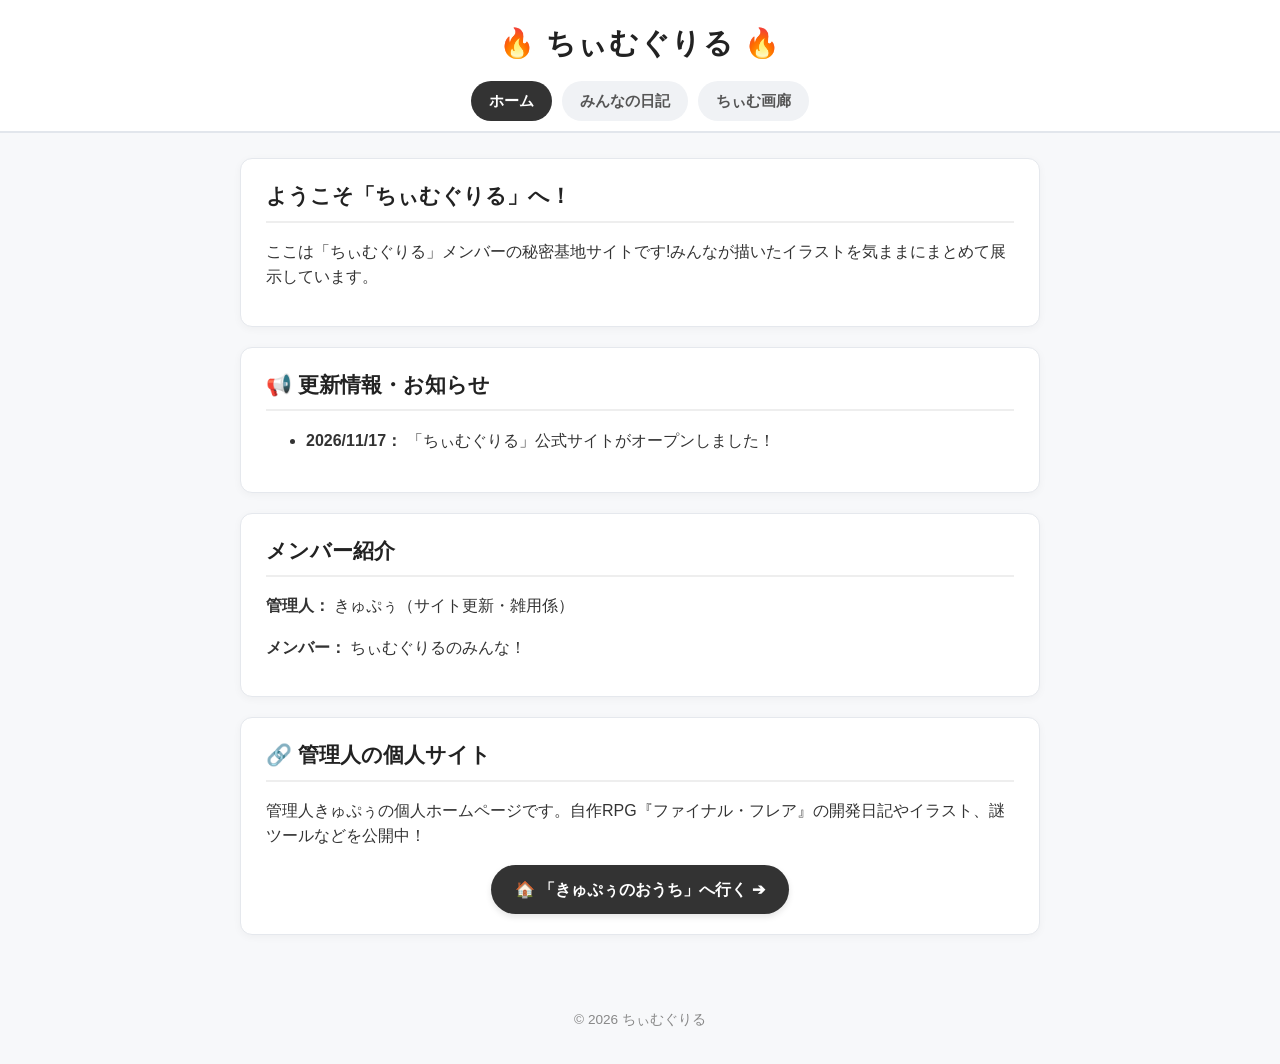
==== index.html @ a6b42b98 "Update index.html" ====
<!DOCTYPE html>
<html lang="ja">
<head>
  <meta charset="UTF-8">
  <title>ホーム | ちぃむぐりる</title>
  <link rel="stylesheet" href="style.css">
</head>
<body>
  <header>
    <h1 class="site-title">🔥 ちぃむぐりる 🔥</h1>
    <nav>
      <ul>
        <li><a href="index.html" class="active">ホーム</a></li>
        <li><a href="blog.html">みんなの日記</a></li>
        <li><a href="gallery.html">ちぃむ画廊</a></li>
      </ul>
    </nav>
  </header>

  <main>
    <section class="card">
      <h2>ようこそ「ちぃむぐりる」へ！</h2>
      <p>ここは「ちぃむぐりる」メンバーの秘密基地サイトです!みんなが描いたイラストを気ままにまとめて展示しています。</p>
    </section>

    <section class="card">
      <h2>📢 更新情報・お知らせ</h2>
      <ul style="line-height: 1.8;">
        <li><strong>2026/11/17：</strong> 「ちぃむぐりる」公式サイトがオープンしました！</li>
      </ul>
    </section>

    <section class="card">
      <h2>メンバー紹介</h2>
      <p><strong>管理人：</strong> きゅぷぅ（サイト更新・雑用係）</p>
      <p><strong>メンバー：</strong> ちぃむぐりるのみんな！</p>
    </section>

    <!-- 🔗 管理人の個人サイト「きゅぷぅのおうち」へのリンクカード -->
    <section class="card">
      <h2>🔗 管理人の個人サイト</h2>
      <p>管理人きゅぷぅの個人ホームページです。自作RPG『ファイナル・フレア』の開発日記やイラスト、謎ツールなどを公開中！</p>
      <div style="text-align: center; margin-top: 15px;">
        <a href="https://kyupuu.github.io/kyupu-house/" target="_blank" style="display: inline-block; background-color: #333333; color: #ffffff; text-decoration: none; font-weight: bold; padding: 12px 24px; border-radius: 25px; box-shadow: 0 3px 6px rgba(0,0,0,0.1);">
          🏠 「きゅぷぅのおうち」へ行く ➔
        </a>
      </div>
    </section>
  </main>

  <footer>
    <p>&copy; 2026 ちぃむぐりる</p>
  </footer>
</body>
</html>
---- style.css ----
/* 全体の基本設定（白＆ライトグレー基調） */
body {
  font-family: "Hiragino Kaku Gothic ProN", "Meiryo", sans-serif;
  background-color: #f7f8fa;
  color: #333333;
  margin: 0;
  padding: 0;
  line-height: 1.6;
}

/* ヘッダー（真っ白＋下の薄い境界線） */
header {
  background-color: #ffffff;
  border-bottom: 2px solid #e2e6ec;
  padding: 20px 15px 10px;
  text-align: center;
}

.site-title {
  margin: 0 0 15px;
  font-size: 1.8em;
  color: #222222;
  letter-spacing: 0.05em;
}

/* ナビゲーションメニュー */
nav ul {
  list-style: none;
  padding: 0;
  margin: 0;
  display: flex;
  justify-content: center;
  flex-wrap: wrap;
  gap: 10px;
}

nav a {
  display: inline-block;
  text-decoration: none;
  color: #555555;
  background-color: #f0f2f5;
  padding: 8px 18px;
  border-radius: 20px;
  font-weight: bold;
  font-size: 0.95em;
  transition: all 0.2s;
}

nav a:hover {
  background-color: #e2e6ec;
  color: #111111;
}

/* 現在開いているページのボタン */
nav a.active {
  background-color: #333333;
  color: #ffffff;
}

/* メインコンテンツエリア */
main {
  max-width: 800px;
  margin: 25px auto;
  padding: 0 15px;
}

/* 白いカード枠 */
.card {
  background-color: #ffffff;
  border: 1px solid #e5e8ed;
  border-radius: 12px;
  padding: 20px 25px;
  margin-bottom: 20px;
  box-shadow: 0 2px 8px rgba(0, 0, 0, 0.04);
}

.card h2 {
  margin-top: 0;
  font-size: 1.3em;
  color: #222222;
  border-bottom: 2px solid #eeeeee;
  padding-bottom: 8px;
  margin-bottom: 15px;
}

/* フッター */
footer {
  text-align: center;
  padding: 20px;
  color: #888888;
  font-size: 0.85em;
  margin-top: 40px;
}

/* クリック拡大できる画像（画廊用） */
.zoomable-img {
  cursor: zoom-in;
  border-radius: 8px;
  border: 1px solid #dddddd;
  transition: transform 0.2s, box-shadow 0.2s;
}

.zoomable-img:hover {
  transform: scale(1.01);
  box-shadow: 0 4px 12px rgba(0, 0, 0, 0.1);
}

/* 画像拡大モーダル背景 */
#image-modal {
  display: none;
  position: fixed;
  z-index: 1000;
  left: 0;
  top: 0;
  width: 100%;
  height: 100%;
  background-color: rgba(0, 0, 0, 0.85);
  justify-content: center;
  align-items: center;
  cursor: zoom-out;
}

#modal-img {
  max-width: 90%;
  max-height: 90%;
  border-radius: 8px;
  box-shadow: 0 0 20px rgba(255, 255, 255, 0.2);
}
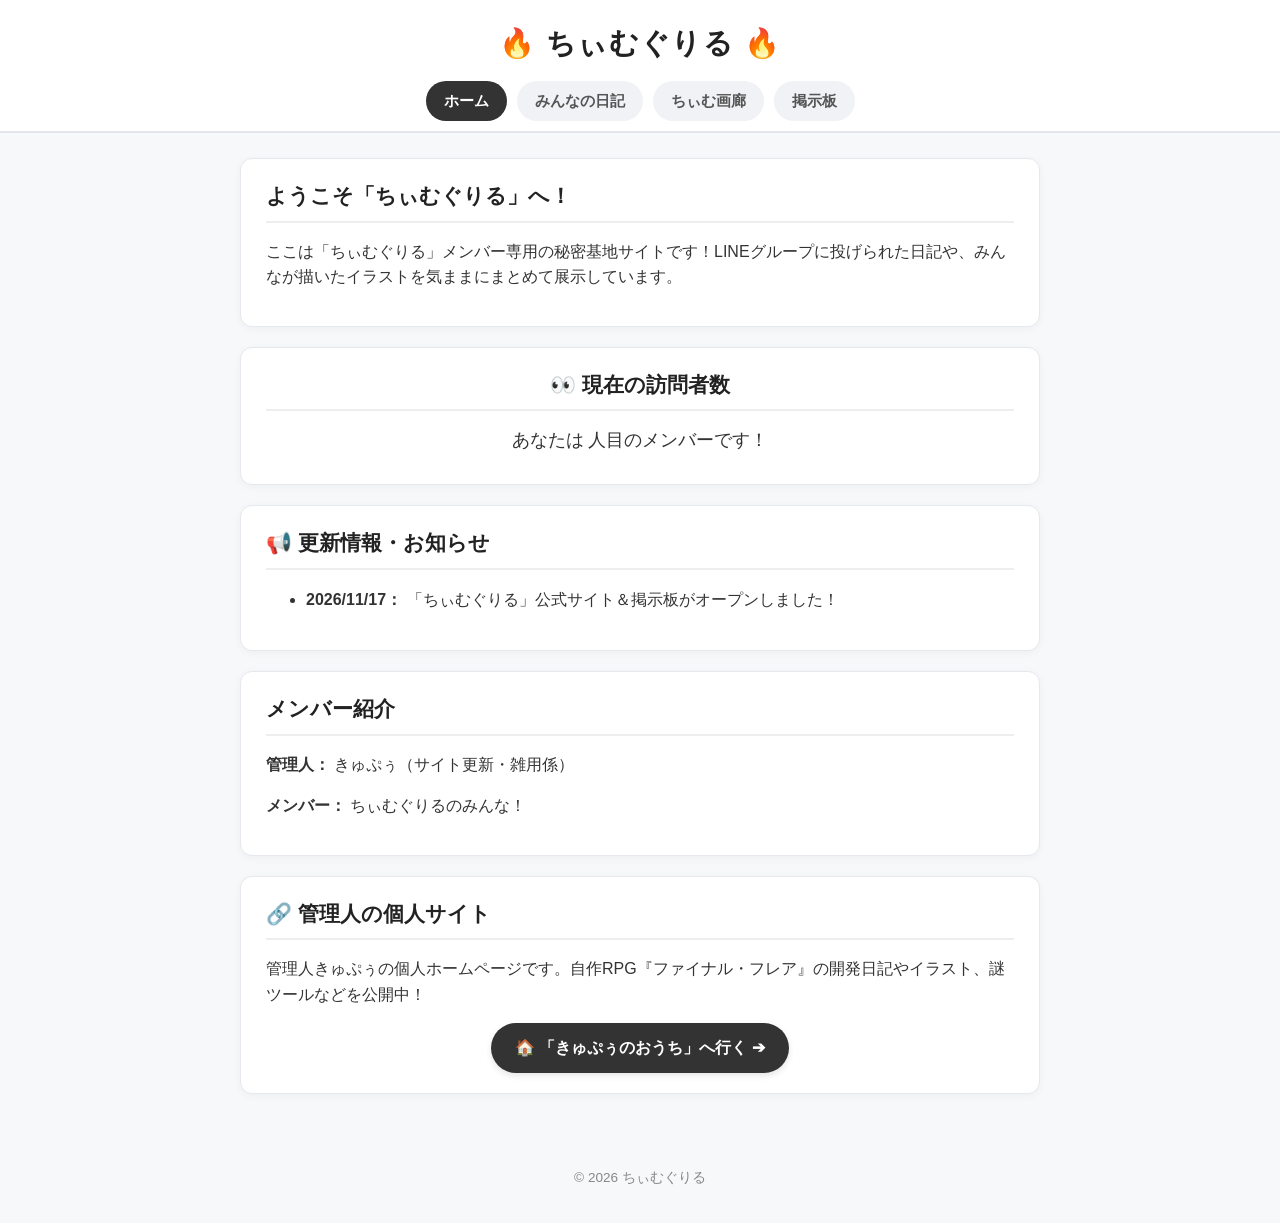
==== commit e23bfc53: "Update index.html" ====
--- a/index.html
+++ b/index.html
@@ -13,6 +13,7 @@
         <li><a href="index.html" class="active">ホーム</a></li>
         <li><a href="blog.html">みんなの日記</a></li>
         <li><a href="gallery.html">ちぃむ画廊</a></li>
+        <li><a href="bbs.html">掲示板</a></li>
       </ul>
     </nav>
   </header>
@@ -20,13 +21,21 @@
   <main>
     <section class="card">
       <h2>ようこそ「ちぃむぐりる」へ！</h2>
-      <p>ここは「ちぃむぐりる」メンバーの秘密基地サイトです!みんなが描いたイラストを気ままにまとめて展示しています。</p>
+      <p>ここは「ちぃむぐりる」メンバー専用の秘密基地サイトです！LINEグループに投げられた日記や、みんなが描いたイラストを気ままにまとめて展示しています。</p>
+    </section>
+
+    <!-- 🔢 アクセスカウンター（白ベース仕様） -->
+    <section class="card" style="text-align: center;">
+      <h2>👀 現在の訪問者数</h2>
+      <div style="margin: 10px 0; font-size: 1.1em;">
+        あなたは <!-- ここにカウンターのHTMLタグを貼り付け！ --> 人目のメンバーです！
+      </div>
     </section>
 
     <section class="card">
       <h2>📢 更新情報・お知らせ</h2>
       <ul style="line-height: 1.8;">
-        <li><strong>2026/11/17：</strong> 「ちぃむぐりる」公式サイトがオープンしました！</li>
+        <li><strong>2026/11/17：</strong> 「ちぃむぐりる」公式サイト＆掲示板がオープンしました！</li>
       </ul>
     </section>
 
@@ -41,7 +50,7 @@
       <h2>🔗 管理人の個人サイト</h2>
       <p>管理人きゅぷぅの個人ホームページです。自作RPG『ファイナル・フレア』の開発日記やイラスト、謎ツールなどを公開中！</p>
       <div style="text-align: center; margin-top: 15px;">
-        <a href="https://kyupuu.github.io/kyupu-house/" target="_blank" style="display: inline-block; background-color: #333333; color: #ffffff; text-decoration: none; font-weight: bold; padding: 12px 24px; border-radius: 25px; box-shadow: 0 3px 6px rgba(0,0,0,0.1);">
+        <a href="https://あなたのユーザー名.github.io/きゅぷぅのおうちのリポジトリ名/" target="_blank" style="display: inline-block; background-color: #333333; color: #ffffff; text-decoration: none; font-weight: bold; padding: 12px 24px; border-radius: 25px; box-shadow: 0 3px 6px rgba(0,0,0,0.1);">
           🏠 「きゅぷぅのおうち」へ行く ➔
         </a>
       </div>
@@ -53,3 +62,5 @@
   </footer>
 </body>
 </html>
+</body>
+</html>
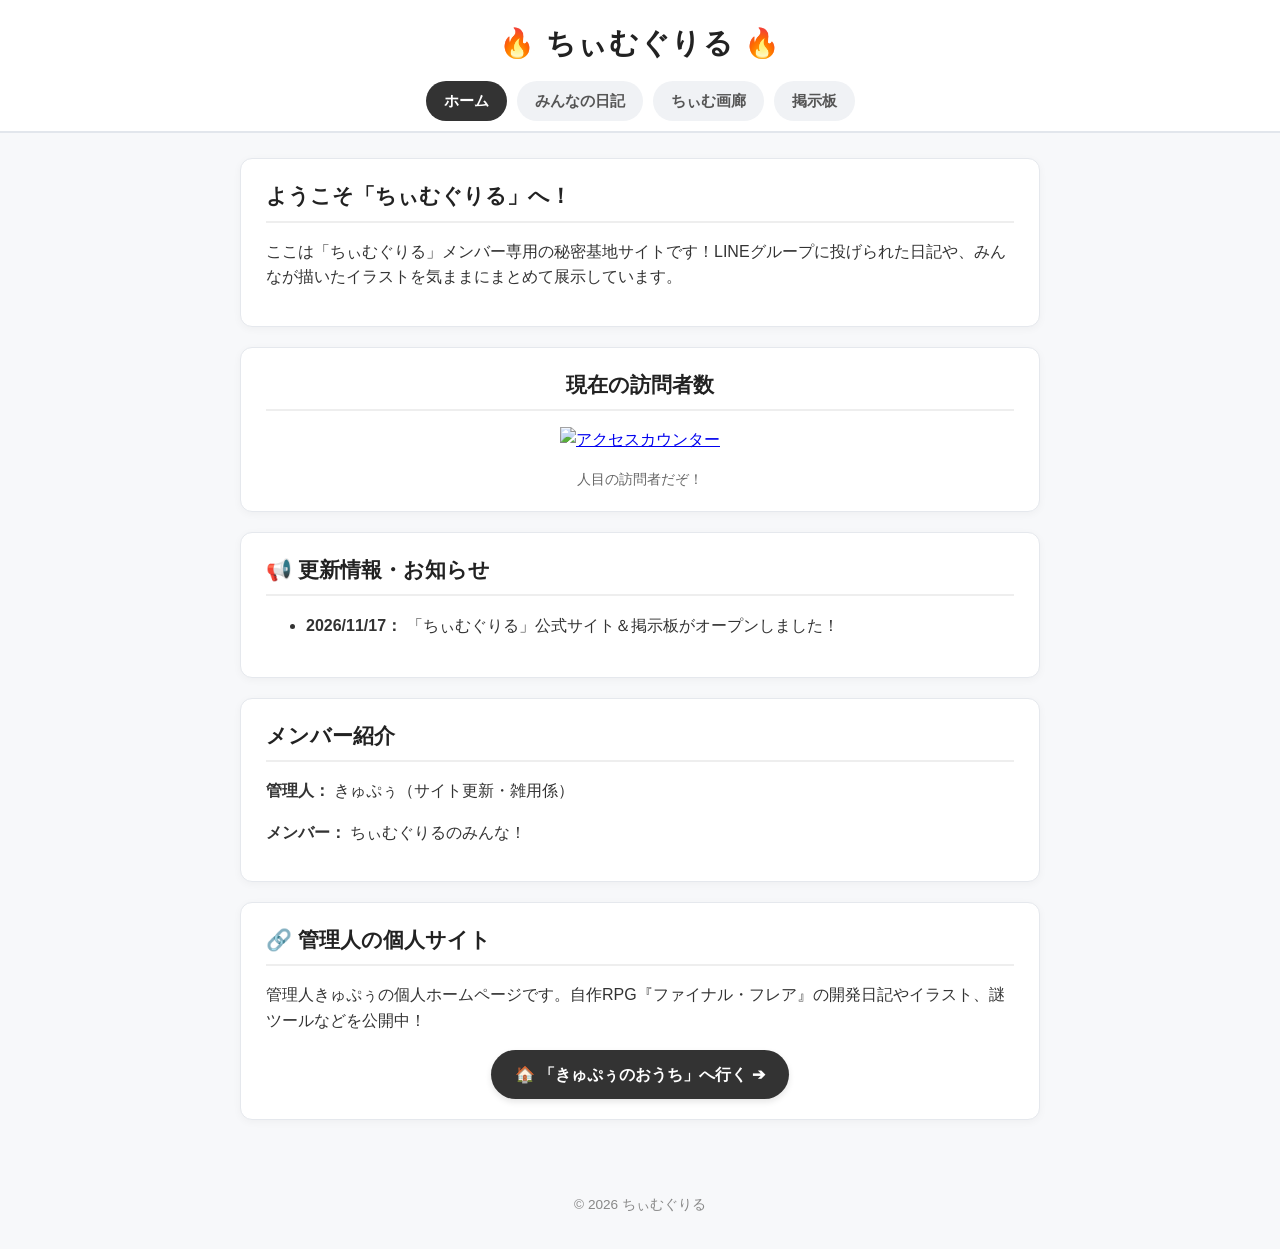
==== commit be826da4: "Update index.html" ====
--- a/index.html
+++ b/index.html
@@ -26,10 +26,11 @@
 
     <!-- 🔢 アクセスカウンター（白ベース仕様） -->
     <section class="card" style="text-align: center;">
-      <h2>👀 現在の訪問者数</h2>
-      <div style="margin: 10px 0; font-size: 1.1em;">
-        あなたは <!-- ここにカウンターのHTMLタグを貼り付け！ --> 人目のメンバーです！
+      <h2>現在の訪問者数</h2>
+      <div style="margin: 15px 0;">
+        <a href="https://www.stylemap.co.jp/"><img src="https://www.f-counter.net/j/68/1794909295/" alt="アクセスカウンター" style="vertical-align: middle;"></a>
       </div>
+      <p style="font-size: 0.9em; color: #666; margin: 0;">人目の訪問者だぞ！</p>
     </section>
 
     <section class="card">
@@ -62,5 +63,3 @@
   </footer>
 </body>
 </html>
-</body>
-</html>
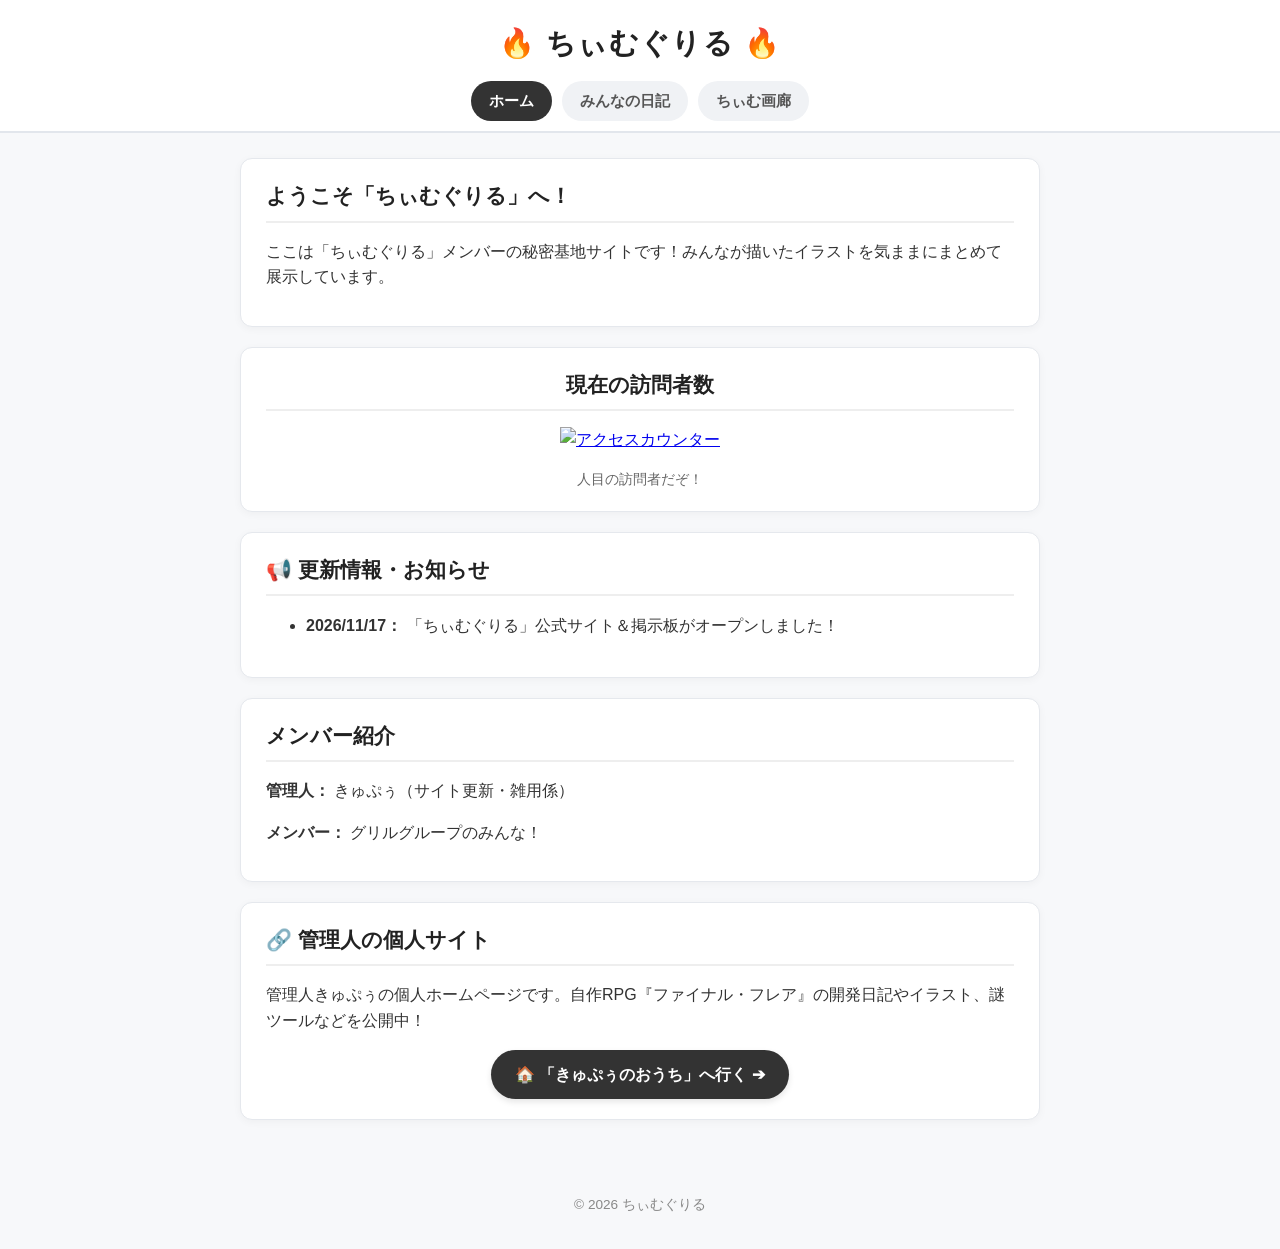
==== commit f3834d5c: "Update index.html" ====
--- a/index.html
+++ b/index.html
@@ -13,7 +13,6 @@
         <li><a href="index.html" class="active">ホーム</a></li>
         <li><a href="blog.html">みんなの日記</a></li>
         <li><a href="gallery.html">ちぃむ画廊</a></li>
-        <li><a href="bbs.html">掲示板</a></li>
       </ul>
     </nav>
   </header>
@@ -21,7 +20,7 @@
   <main>
     <section class="card">
       <h2>ようこそ「ちぃむぐりる」へ！</h2>
-      <p>ここは「ちぃむぐりる」メンバー専用の秘密基地サイトです！LINEグループに投げられた日記や、みんなが描いたイラストを気ままにまとめて展示しています。</p>
+      <p>ここは「ちぃむぐりる」メンバーの秘密基地サイトです！みんなが描いたイラストを気ままにまとめて展示しています。</p>
     </section>
 
     <!-- 🔢 アクセスカウンター（白ベース仕様） -->
@@ -43,7 +42,7 @@
     <section class="card">
       <h2>メンバー紹介</h2>
       <p><strong>管理人：</strong> きゅぷぅ（サイト更新・雑用係）</p>
-      <p><strong>メンバー：</strong> ちぃむぐりるのみんな！</p>
+      <p><strong>メンバー：</strong> グリルグループのみんな！</p>
     </section>
 
     <!-- 🔗 管理人の個人サイト「きゅぷぅのおうち」へのリンクカード -->
@@ -51,7 +50,7 @@
       <h2>🔗 管理人の個人サイト</h2>
       <p>管理人きゅぷぅの個人ホームページです。自作RPG『ファイナル・フレア』の開発日記やイラスト、謎ツールなどを公開中！</p>
       <div style="text-align: center; margin-top: 15px;">
-        <a href="https://あなたのユーザー名.github.io/きゅぷぅのおうちのリポジトリ名/" target="_blank" style="display: inline-block; background-color: #333333; color: #ffffff; text-decoration: none; font-weight: bold; padding: 12px 24px; border-radius: 25px; box-shadow: 0 3px 6px rgba(0,0,0,0.1);">
+        <a href="https://kyupuu.github.io/kyupy-house/" target="_blank" style="display: inline-block; background-color: #333333; color: #ffffff; text-decoration: none; font-weight: bold; padding: 12px 24px; border-radius: 25px; box-shadow: 0 3px 6px rgba(0,0,0,0.1);">
           🏠 「きゅぷぅのおうち」へ行く ➔
         </a>
       </div>
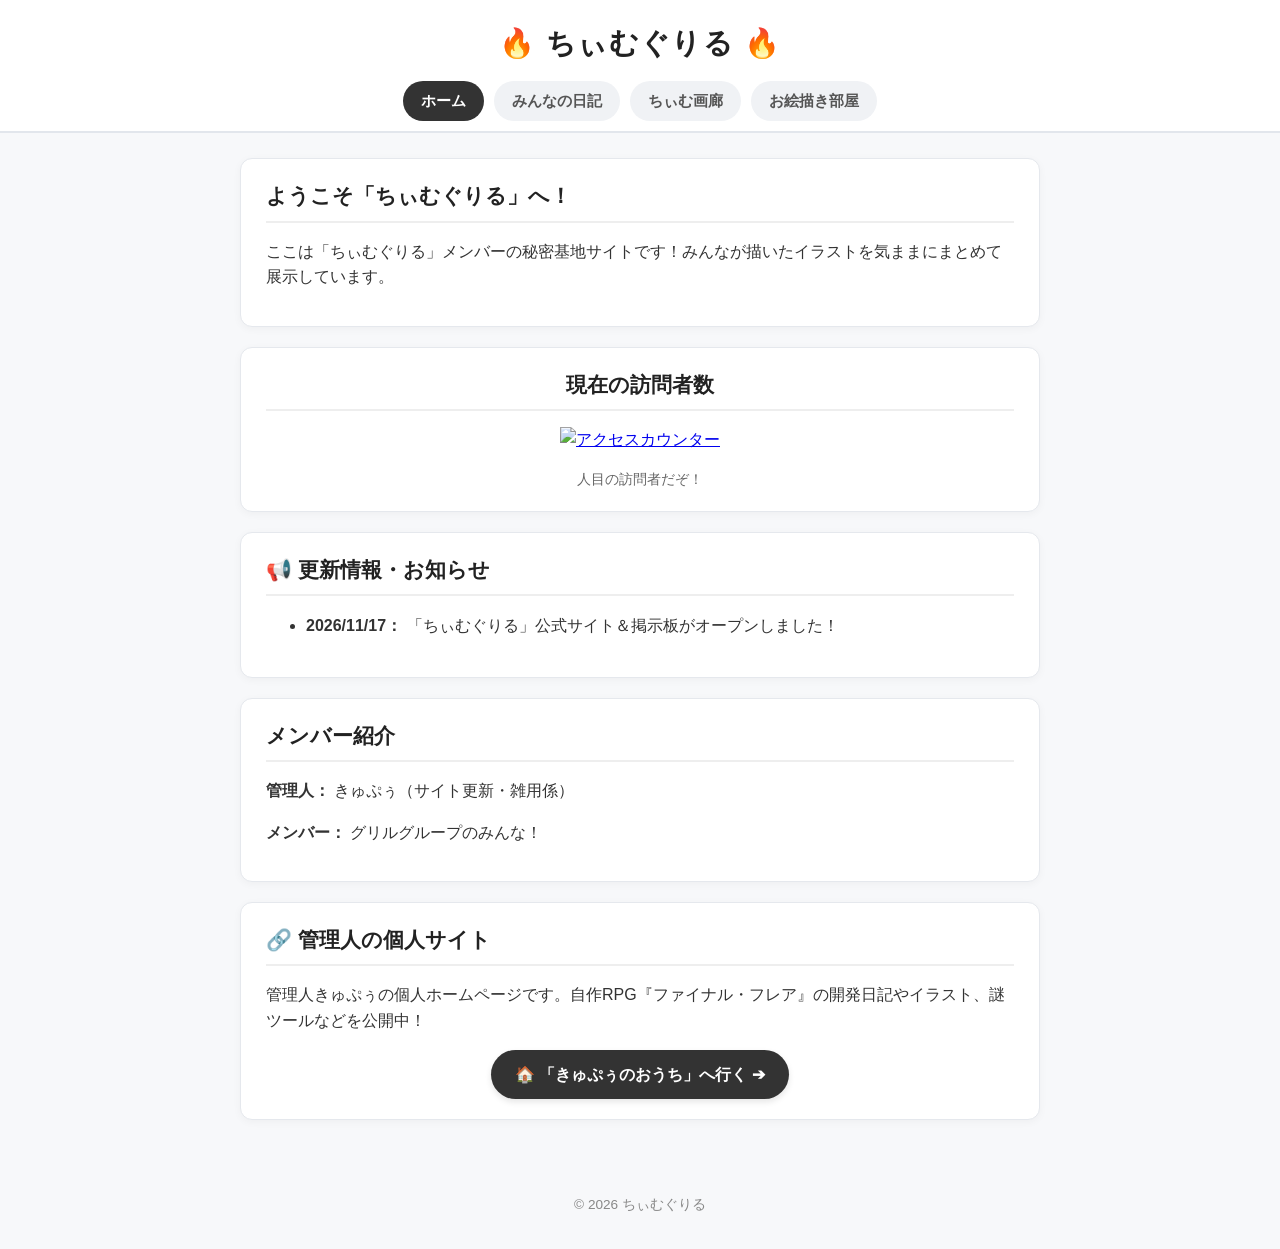
==== commit fc4c4d56: "Update index.html" ====
--- a/index.html
+++ b/index.html
@@ -13,6 +13,7 @@
         <li><a href="index.html" class="active">ホーム</a></li>
         <li><a href="blog.html">みんなの日記</a></li>
         <li><a href="gallery.html">ちぃむ画廊</a></li>
+        <li><a href="draw.html">お絵描き部屋</a></li>
       </ul>
     </nav>
   </header>
@@ -50,7 +51,7 @@
       <h2>🔗 管理人の個人サイト</h2>
       <p>管理人きゅぷぅの個人ホームページです。自作RPG『ファイナル・フレア』の開発日記やイラスト、謎ツールなどを公開中！</p>
       <div style="text-align: center; margin-top: 15px;">
-        <a href="https://kyupuu.github.io/kyupy-house/" target="_blank" style="display: inline-block; background-color: #333333; color: #ffffff; text-decoration: none; font-weight: bold; padding: 12px 24px; border-radius: 25px; box-shadow: 0 3px 6px rgba(0,0,0,0.1);">
+        <a href="https://kyupuu.github.io/kyupu-house/" target="_blank" style="display: inline-block; background-color: #333333; color: #ffffff; text-decoration: none; font-weight: bold; padding: 12px 24px; border-radius: 25px; box-shadow: 0 3px 6px rgba(0,0,0,0.1);">
           🏠 「きゅぷぅのおうち」へ行く ➔
         </a>
       </div>
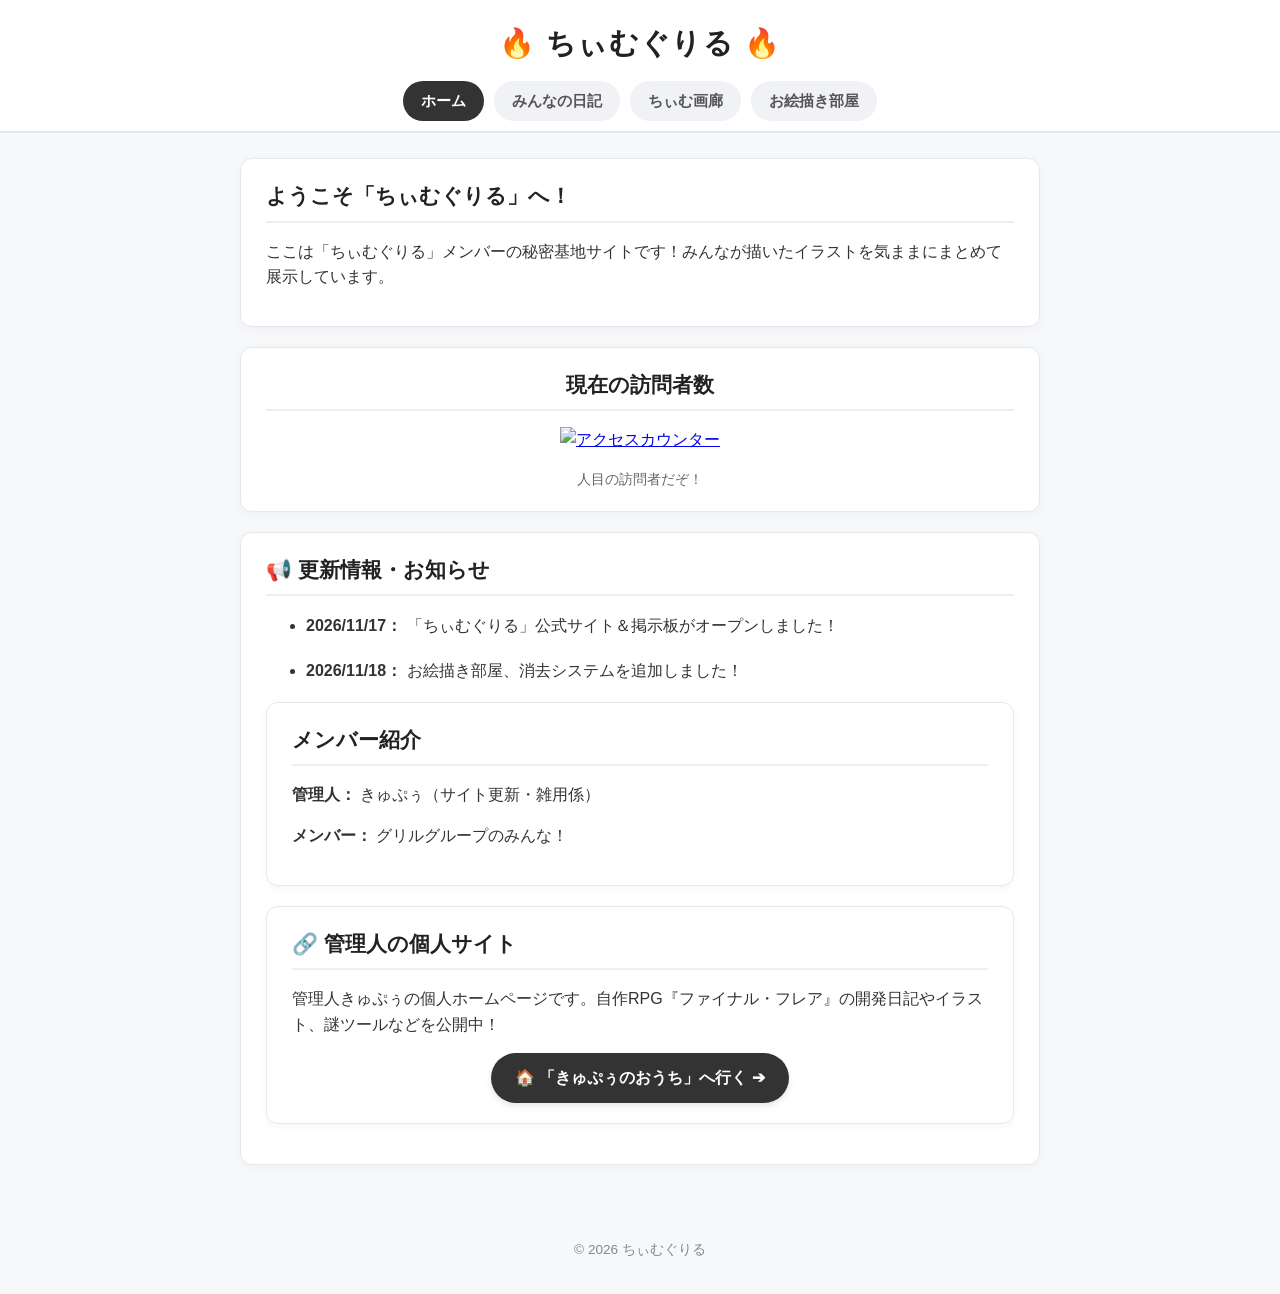
==== commit e75932ad: "Update index.html" ====
--- a/index.html
+++ b/index.html
@@ -38,8 +38,10 @@
       <ul style="line-height: 1.8;">
         <li><strong>2026/11/17：</strong> 「ちぃむぐりる」公式サイト＆掲示板がオープンしました！</li>
       </ul>
-    </section>
-
+       <ul style="line-height: 1.8;">
+        <li><strong>2026/11/18：</strong> お絵描き部屋、消去システムを追加しました！</li>
+      </ul>
+   
     <section class="card">
       <h2>メンバー紹介</h2>
       <p><strong>管理人：</strong> きゅぷぅ（サイト更新・雑用係）</p>
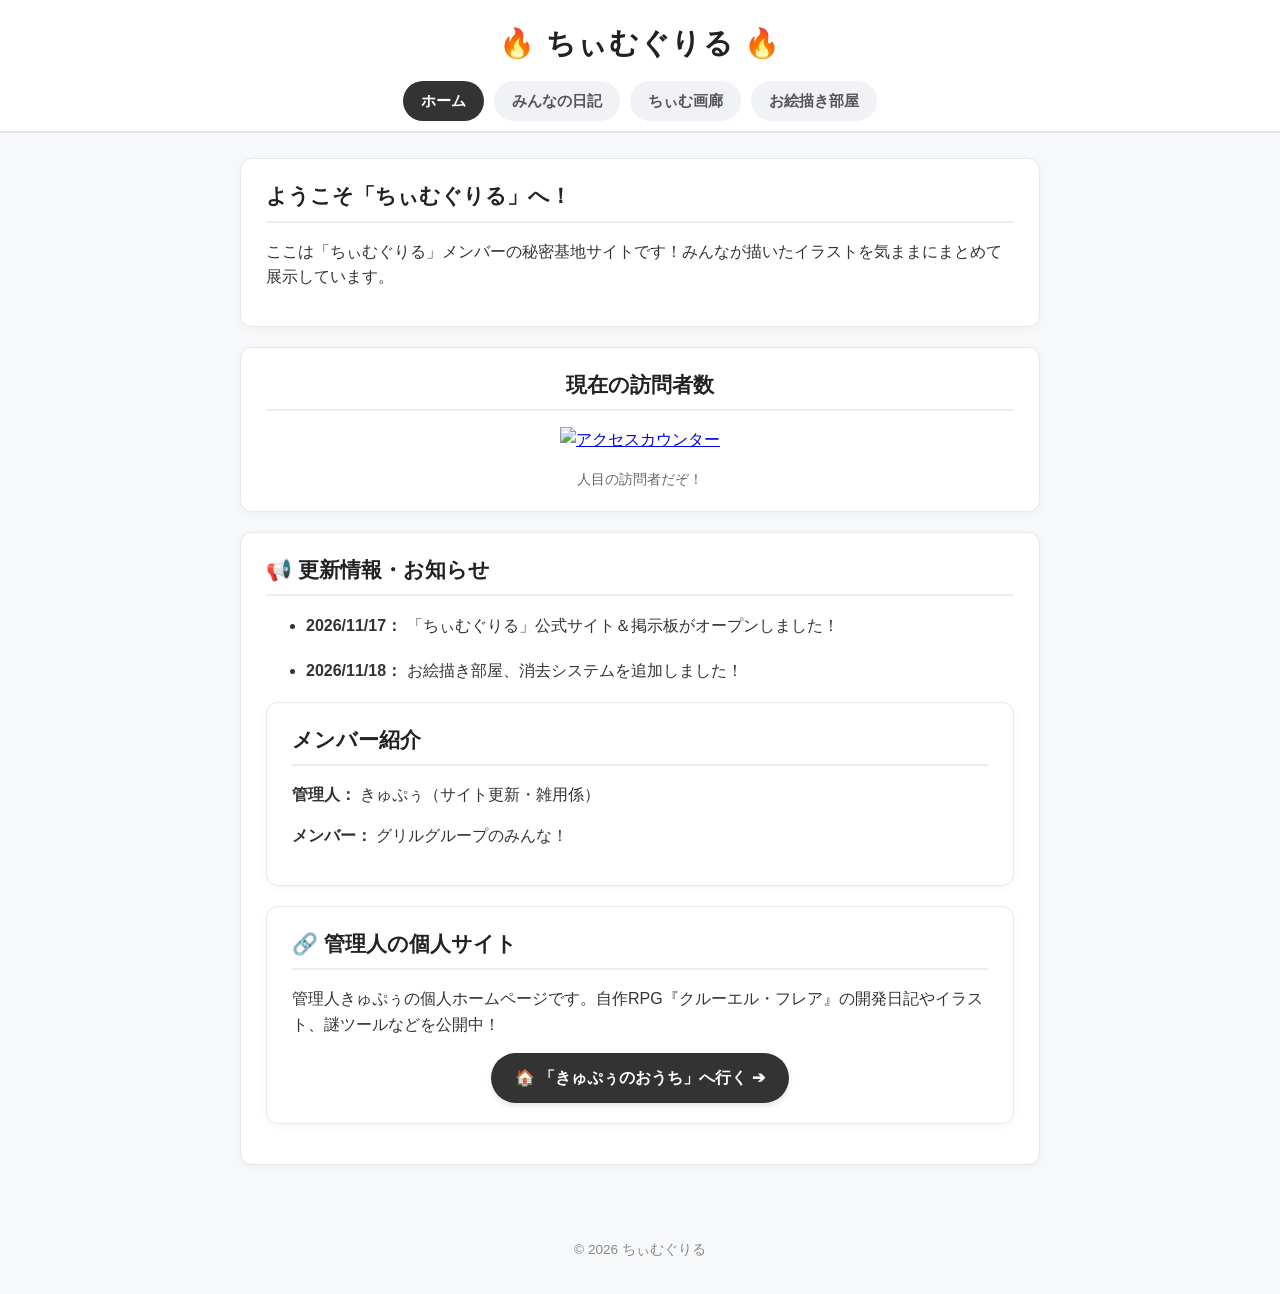
==== commit adb1bdb6: "Update index.html" ====
--- a/index.html
+++ b/index.html
@@ -51,7 +51,7 @@
     <!-- 🔗 管理人の個人サイト「きゅぷぅのおうち」へのリンクカード -->
     <section class="card">
       <h2>🔗 管理人の個人サイト</h2>
-      <p>管理人きゅぷぅの個人ホームページです。自作RPG『ファイナル・フレア』の開発日記やイラスト、謎ツールなどを公開中！</p>
+      <p>管理人きゅぷぅの個人ホームページです。自作RPG『クルーエル・フレア』の開発日記やイラスト、謎ツールなどを公開中！</p>
       <div style="text-align: center; margin-top: 15px;">
         <a href="https://kyupuu.github.io/kyupu-house/" target="_blank" style="display: inline-block; background-color: #333333; color: #ffffff; text-decoration: none; font-weight: bold; padding: 12px 24px; border-radius: 25px; box-shadow: 0 3px 6px rgba(0,0,0,0.1);">
           🏠 「きゅぷぅのおうち」へ行く ➔
